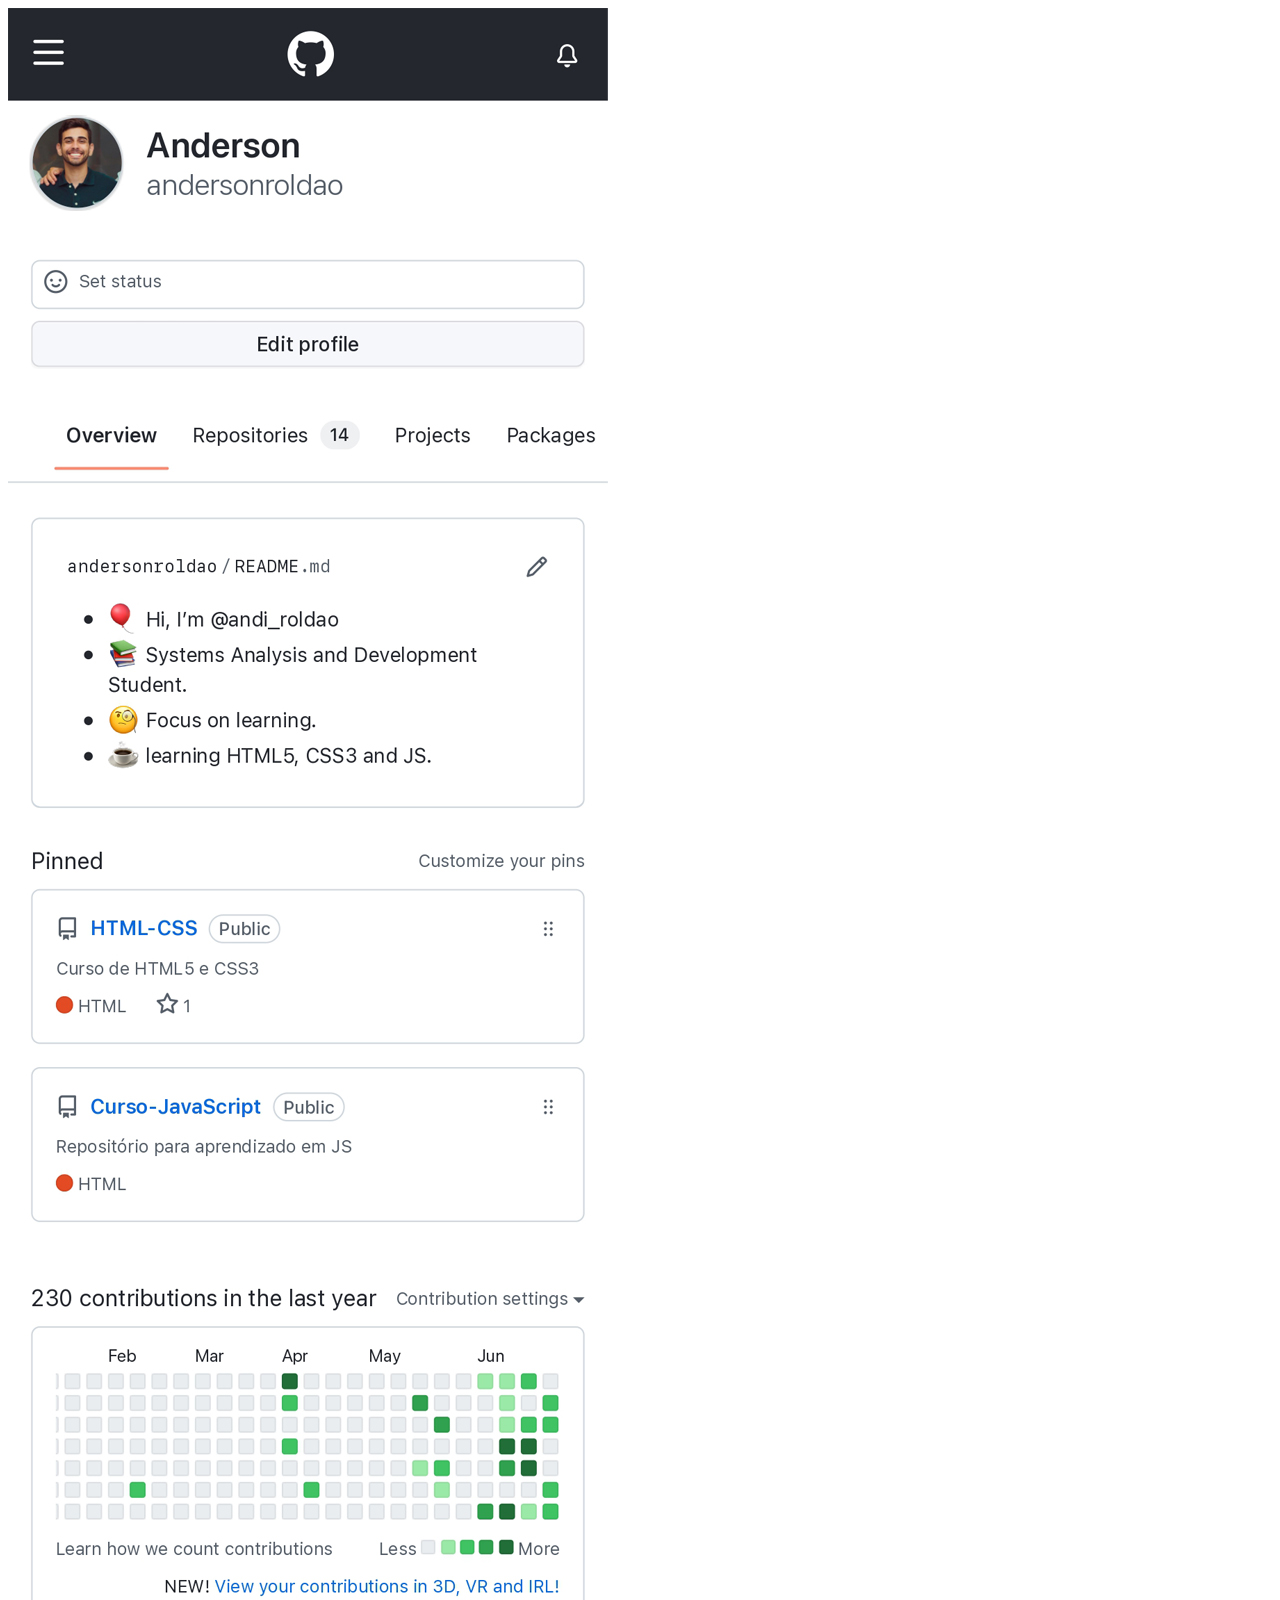
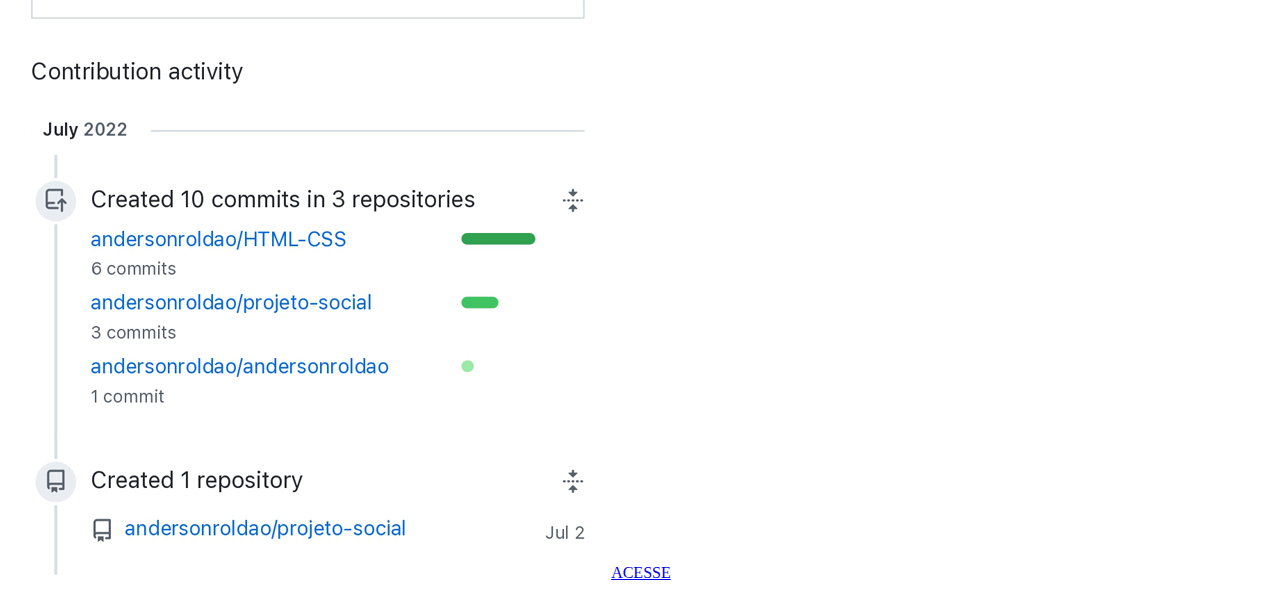
==== github.html @ 915126f0 "Create github.html" ====
<!DOCTYPE html>
<html lang="pt-br">
<head>
    <meta charset="UTF-8">
    <meta http-equiv="X-UA-Compatible" content="IE=edge">
    <meta name="viewport" content="width=device-width, initial-scale=1.0">
    <title>github</title>
    <link rel="stylesheet" href="style/social.css">
</head>
<body>
    <img src="image/tela-github.jpg" alt="feed do github">
    <a href="https://www.youtube.com/channel/UC-lekfB8TOjYK8zK1ZU52Ww" target="_blank">ACESSE</a>
</body>
</html>
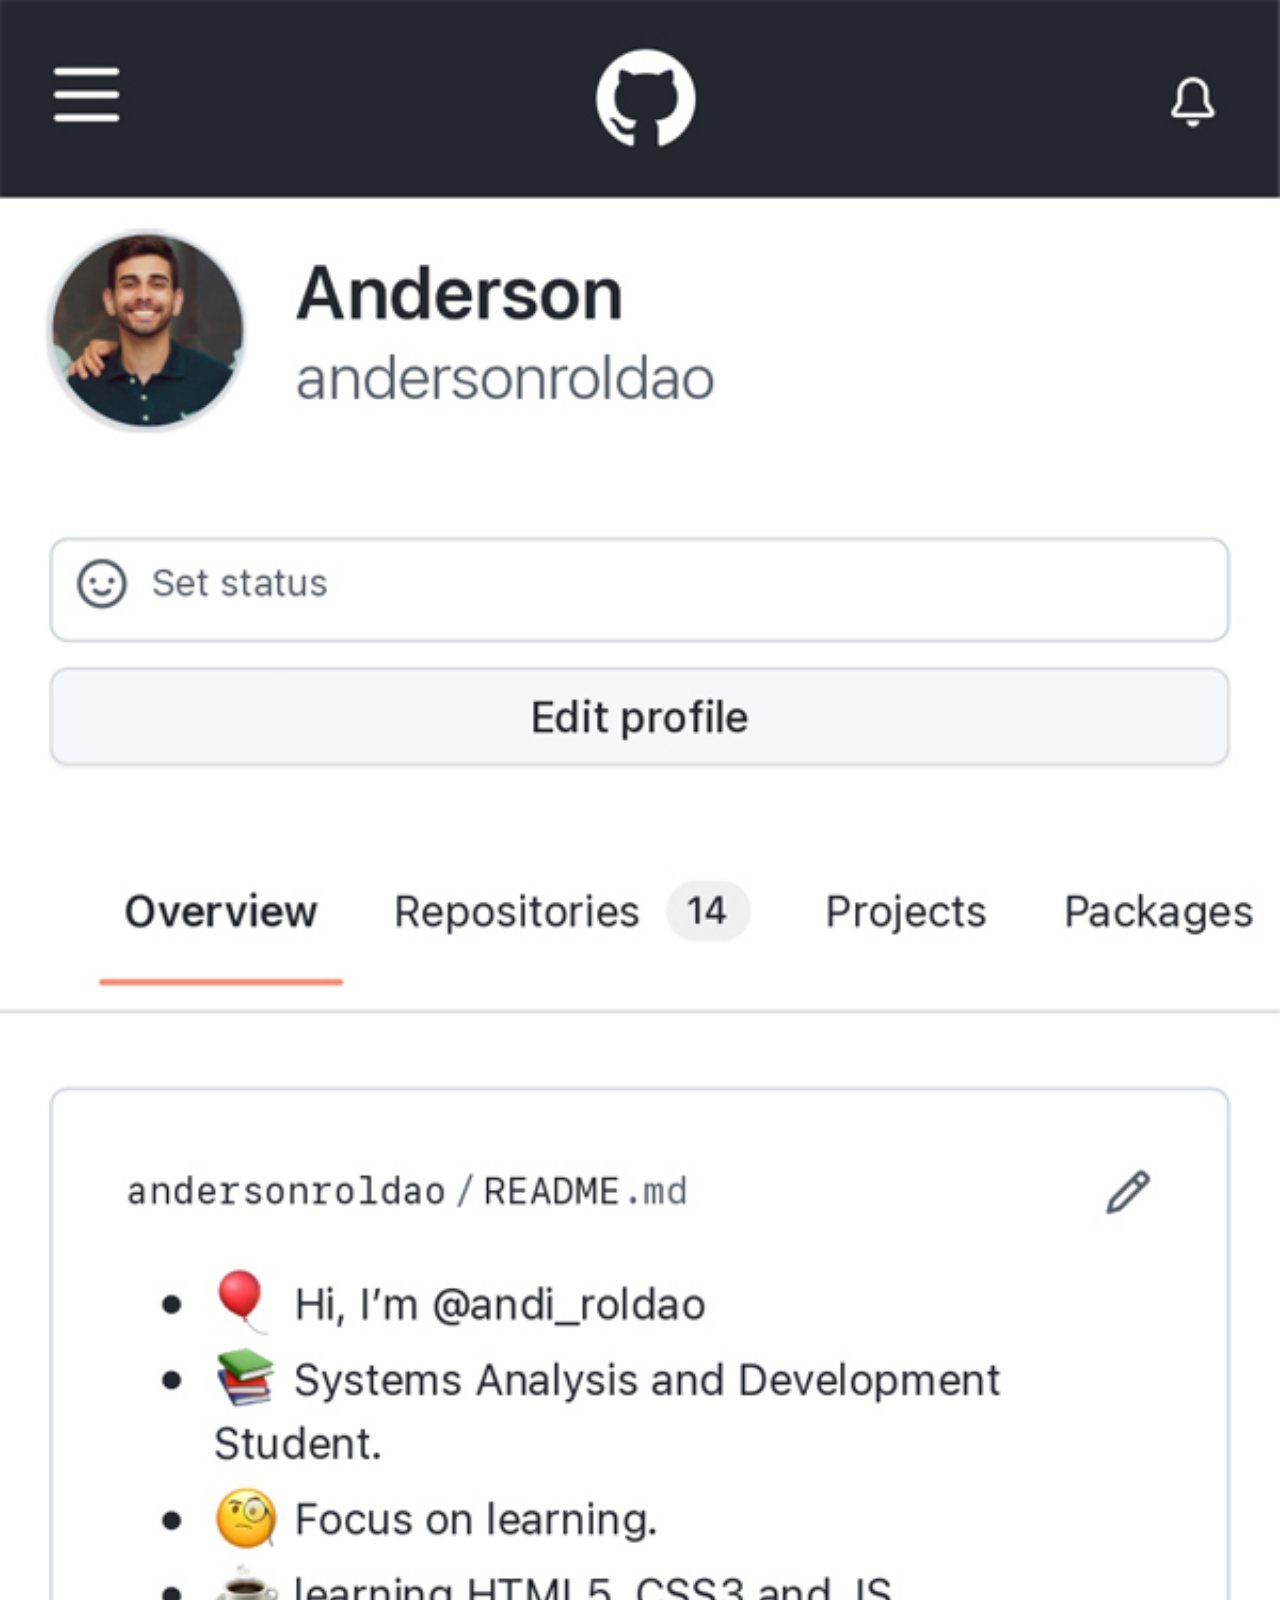
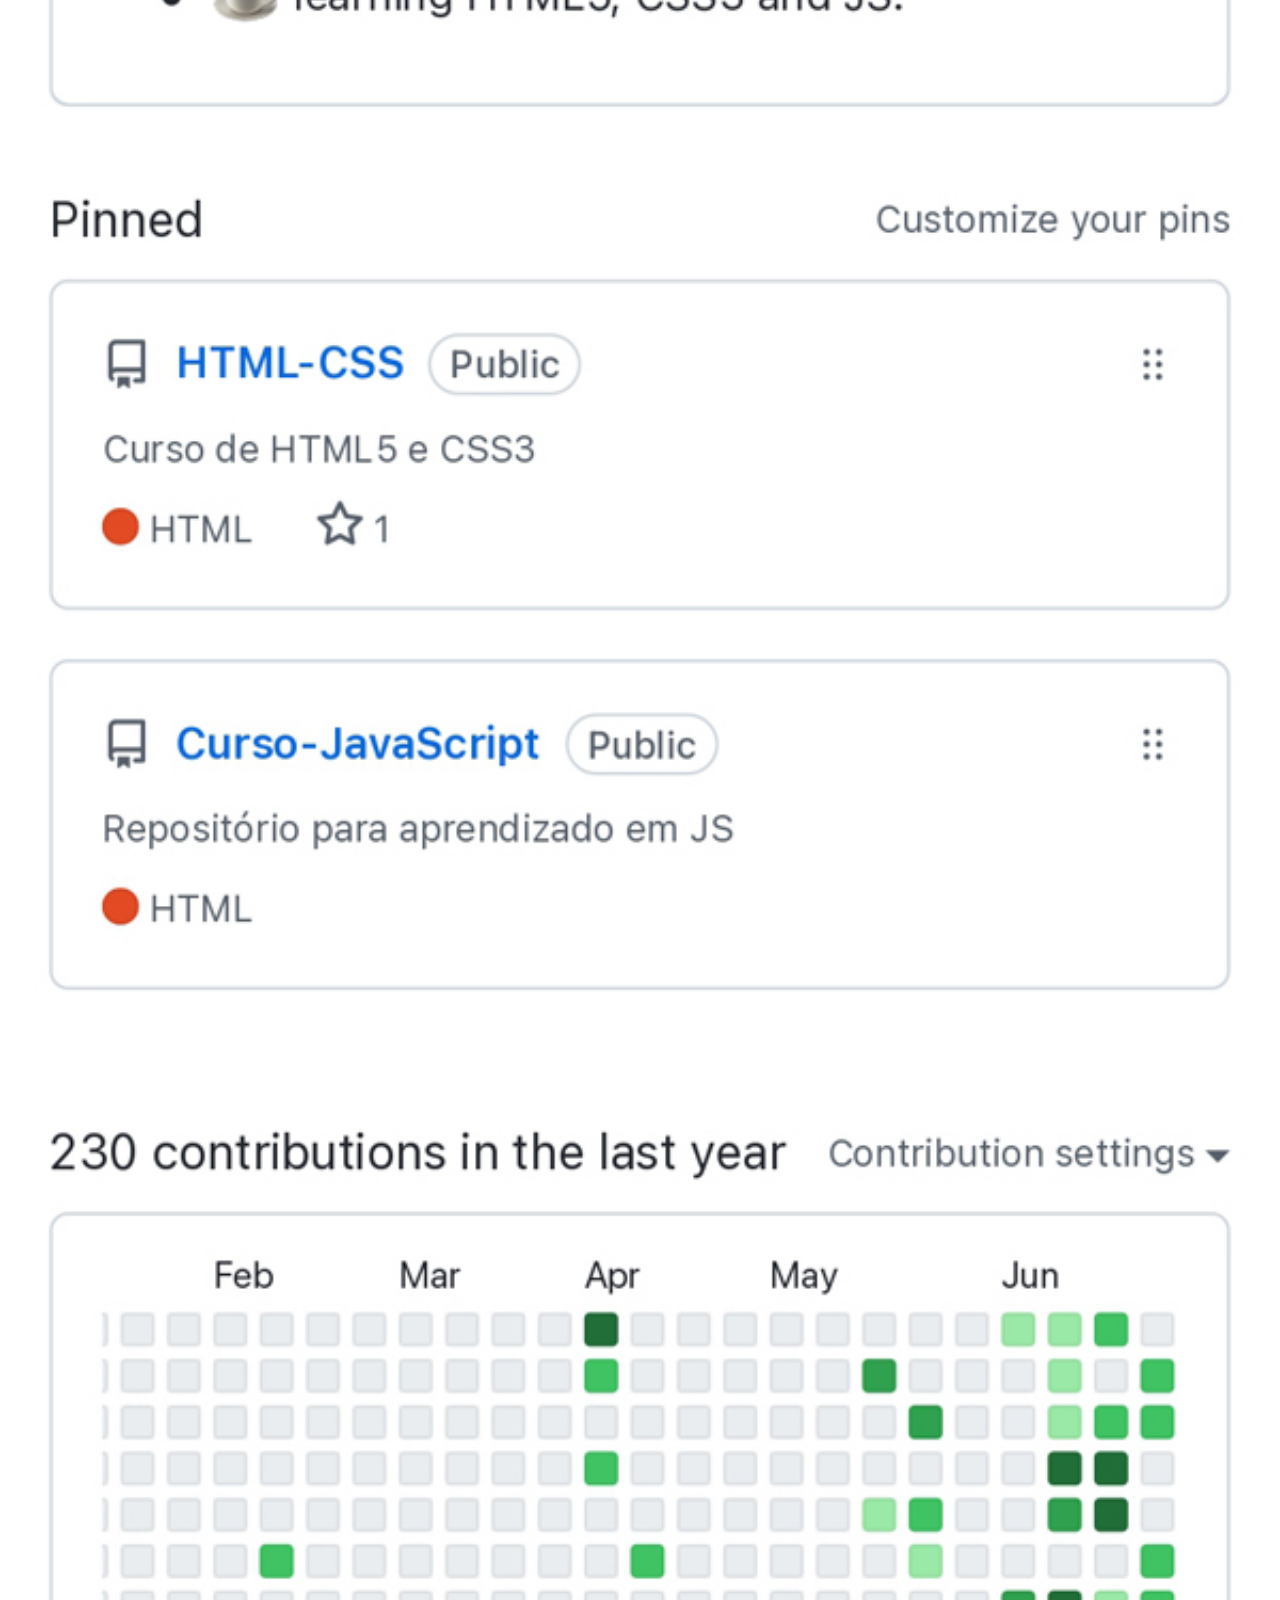
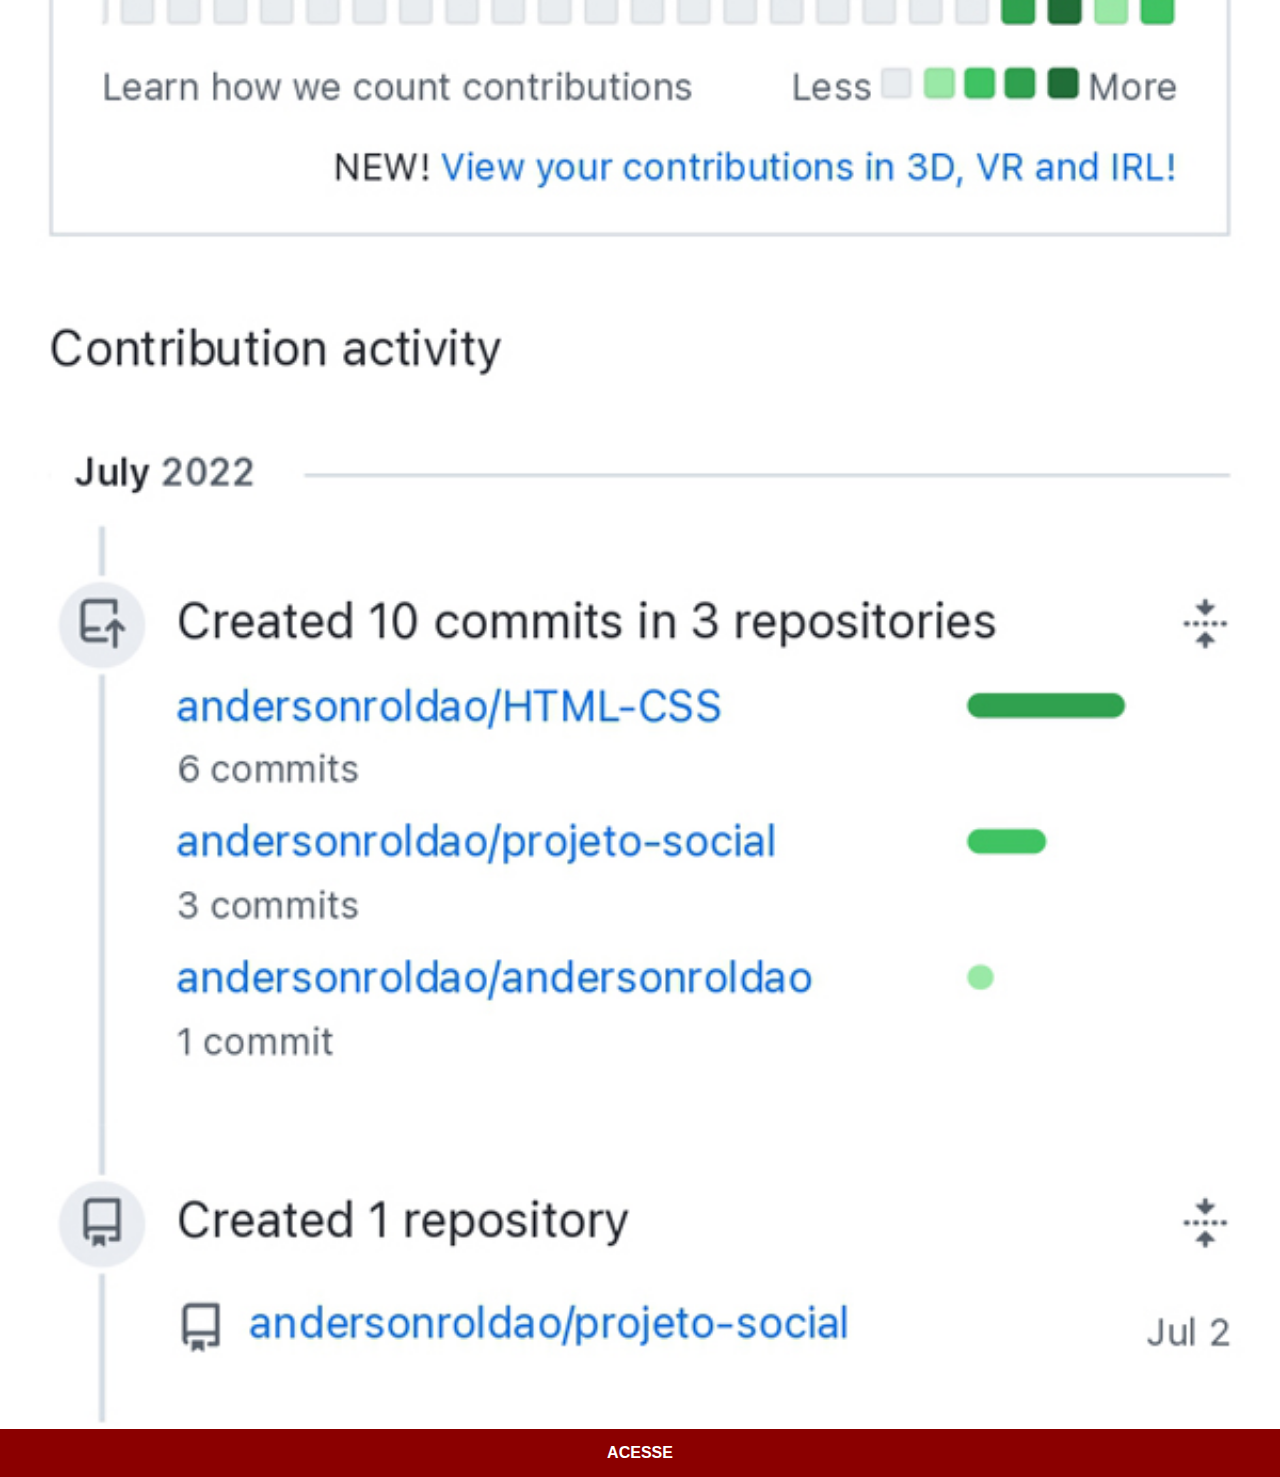
==== commit fb175f6b: "Update github.html" ====
--- a/github.html
+++ b/github.html
@@ -9,6 +9,6 @@
 </head>
 <body>
     <img src="image/tela-github.jpg" alt="feed do github">
-    <a href="https://www.youtube.com/channel/UC-lekfB8TOjYK8zK1ZU52Ww" target="_blank">ACESSE</a>
+    <a href="https://github.com/andersonroldao" target="_blank">ACESSE</a>
 </body>
 </html>--- a/style/social.css
+++ b/style/social.css
@@ -0,0 +1,31 @@
+@charset "UTF-8";
+
+* {
+    margin: 0;
+    padding: 0;
+    text-decoration: none;
+    font-family: Arial, Helvetica, sans-serif;
+}
+
+::-webkit-scrollbar {
+    width: 0;
+    height: 0;
+}
+
+img {
+    display: block;
+    width: 100vw;
+}
+
+a {
+    display: block;
+    background: darkred;
+    color: white;
+    padding: 15px;
+    text-align: center;
+    font-weight: bolder;
+}
+
+a:hover {
+    background: red;
+}